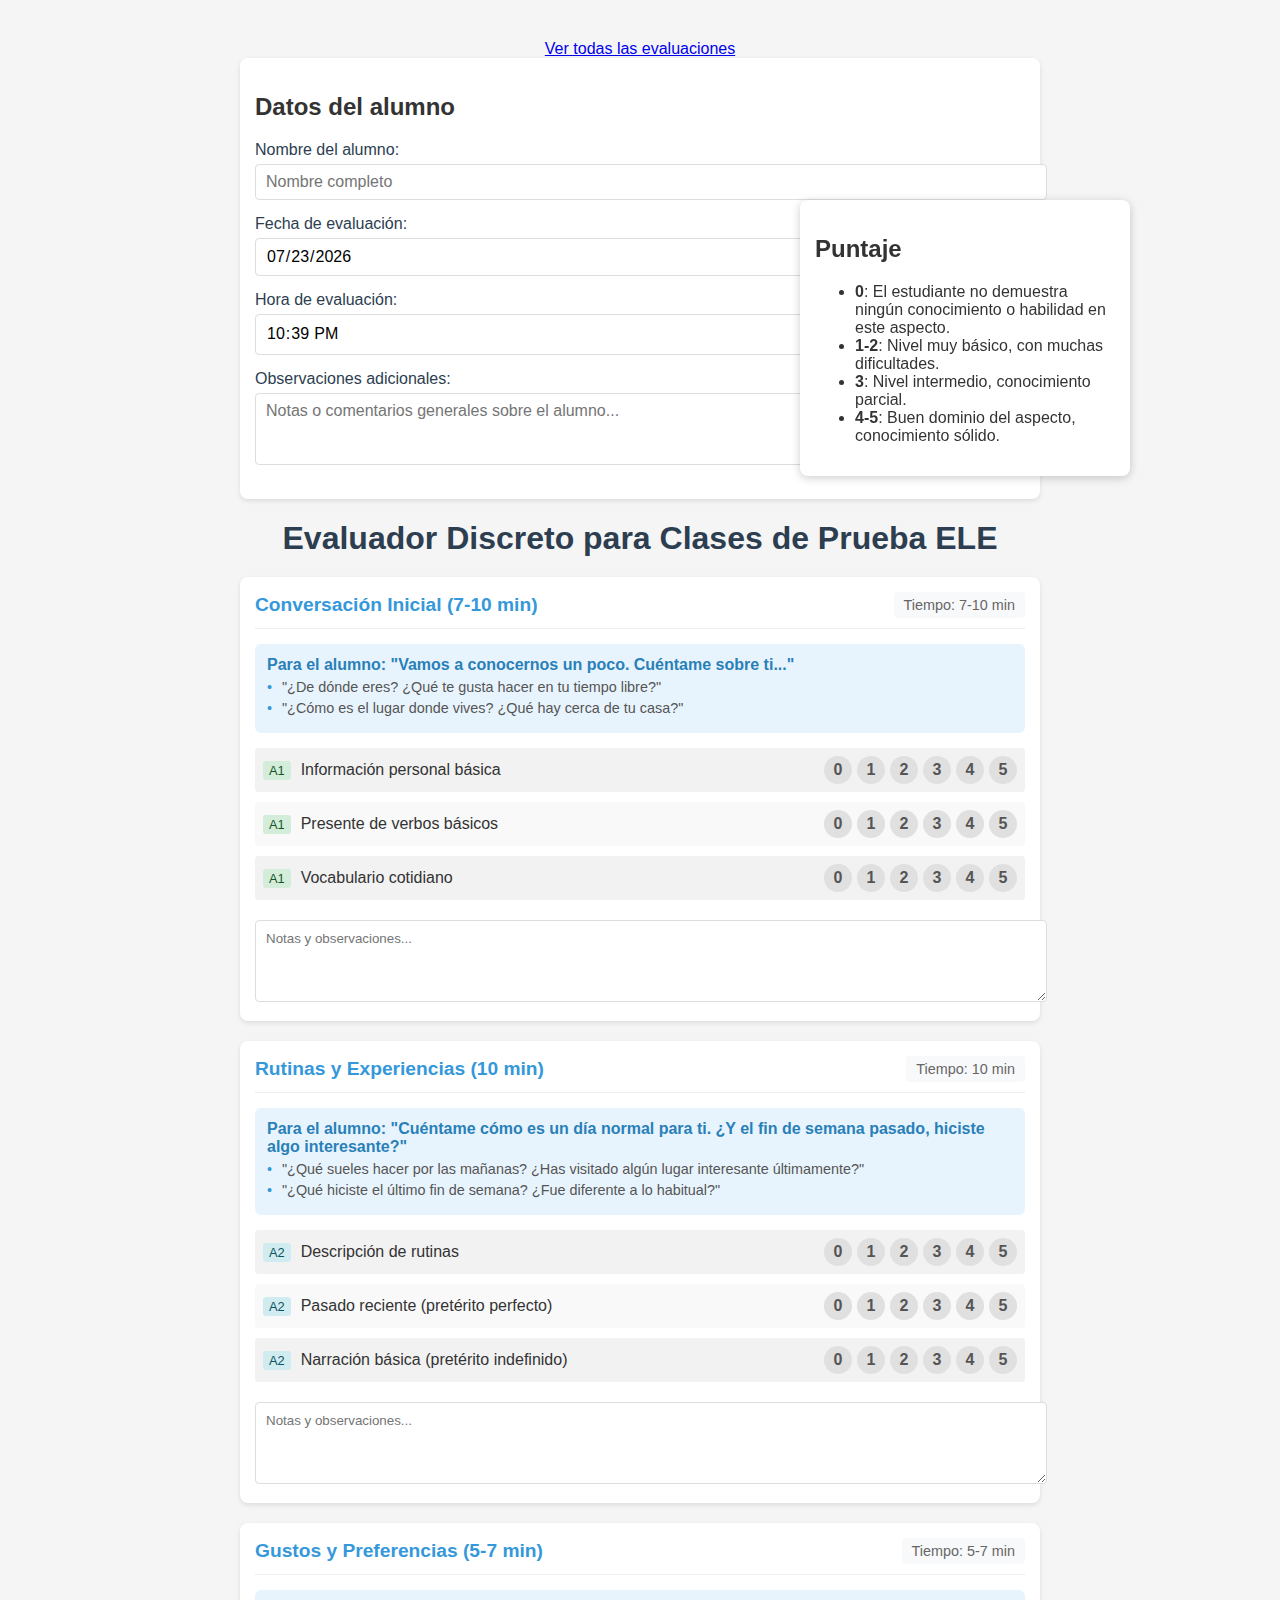
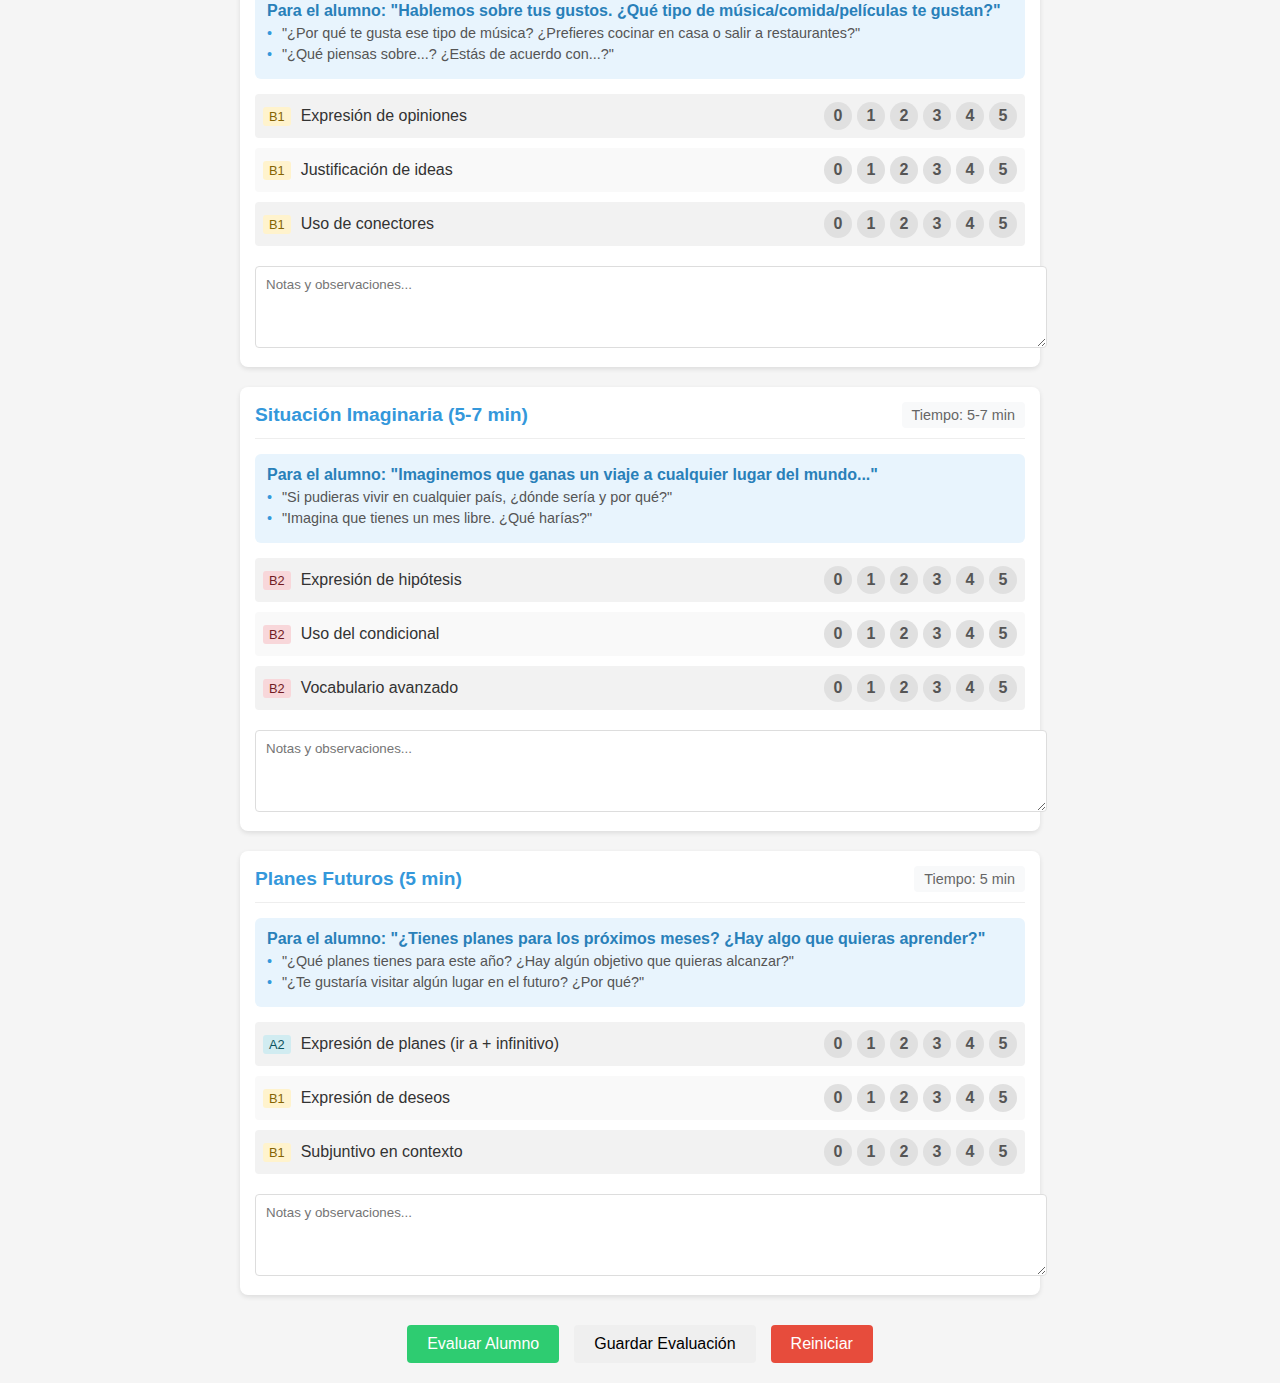
==== evaluador.html @ f5a4b110 "inicio con jsonbin" ====
<!DOCTYPE html>
<html lang="es">

<head>
    <meta charset="UTF-8">
    <meta name="viewport" content="width=device-width, initial-scale=1.0">
    <title>Evaluador Discreto ELE</title>
    <style>
        body {
            font-family: 'Segoe UI', Tahoma, Geneva, Verdana, sans-serif;
            max-width: 800px;
            margin: 0 auto;
            padding: 20px;
            background-color: #f5f5f5;
            color: #333;
        }

        h1 {
            color: #2c3e50;
            text-align: center;
            margin-bottom: 20px;
        }

        .datos-alumno {
            background-color: white;
            border-radius: 8px;
            padding: 15px;
            margin-bottom: 20px;
            box-shadow: 0 2px 5px rgba(0, 0, 0, 0.1);
        }

        .form-group {
            margin-bottom: 15px;
        }

        .form-group label {
            display: block;
            margin-bottom: 5px;
            font-weight: 500;
            color: #2c3e50;
        }

        .input-field {
            width: 100%;
            padding: 8px 10px;
            border: 1px solid #ddd;
            border-radius: 4px;
            font-family: inherit;
            font-size: 1rem;
        }

        .input-field:focus {
            border-color: #3498db;
            outline: none;
            box-shadow: 0 0 0 2px rgba(52, 152, 219, 0.2);
        }

        .conversation-section {
            background-color: white;
            border-radius: 8px;
            padding: 15px;
            margin-bottom: 20px;
            box-shadow: 0 2px 5px rgba(0, 0, 0, 0.1);
        }

        .section-header {
            display: flex;
            align-items: center;
            justify-content: space-between;
            border-bottom: 1px solid #eee;
            padding-bottom: 10px;
            margin-bottom: 15px;
        }

        .section-title {
            font-size: 1.2rem;
            font-weight: bold;
            color: #3498db;
            margin: 0;
        }

        .timer {
            background-color: #f8f9fa;
            padding: 5px 10px;
            border-radius: 4px;
            font-size: 0.9rem;
            color: #666;
        }

        .conversation-guide {
            background-color: #e8f4fd;
            padding: 12px;
            border-radius: 6px;
            margin-bottom: 15px;
        }

        .guide-title {
            font-weight: bold;
            margin-bottom: 5px;
            color: #2980b9;
        }

        .guide-examples {
            color: #555;
            font-size: 0.9rem;
        }

        .example {
            margin-bottom: 5px;
            padding-left: 15px;
            position: relative;
        }

        .example:before {
            content: "•";
            position: absolute;
            left: 0;
            color: #3498db;
        }

        .evaluation-grid {
            margin-top: 15px;
        }

        .aspect-row {
            display: flex;
            align-items: center;
            margin-bottom: 10px;
            padding: 8px;
            border-radius: 4px;
            background-color: #f9f9f9;
        }

        .aspect-row:nth-child(odd) {
            background-color: #f2f2f2;
        }

        .aspect-label {
            flex: 1;
            font-weight: 500;
        }

        .aspect-level {
            font-size: 0.8rem;
            background-color: #e0e0e0;
            color: #555;
            padding: 2px 6px;
            border-radius: 3px;
            margin-right: 10px;
        }

        .A1 {
            background-color: #d4edda;
            color: #155724;
        }

        .A2 {
            background-color: #d1ecf1;
            color: #0c5460;
        }

        .B1 {
            background-color: #fff3cd;
            color: #856404;
        }

        .B2 {
            background-color: #f8d7da;
            color: #721c24;
        }

        .rating {
            display: flex;
            gap: 5px;
        }

        .rating input[type="radio"] {
            display: none;
        }

        .rating label {
            display: inline-block;
            width: 28px;
            height: 28px;
            border-radius: 50%;
            text-align: center;
            line-height: 28px;
            cursor: pointer;
            background-color: #e0e0e0;
            font-weight: bold;
            color: #555;
            transition: all 0.2s;
        }

        .rating input[type="radio"]:checked+label {
            background-color: #3498db;
            color: white;
        }

        .notes-area {
            width: 100%;
            margin-top: 10px;
            padding: 10px;
            border: 1px solid #ddd;
            border-radius: 4px;
            resize: vertical;
            min-height: 60px;
            font-family: inherit;
        }

        .actions {
            display: flex;
            justify-content: center;
            margin-top: 30px;
            gap: 15px;
        }

        button {
            padding: 10px 20px;
            border: none;
            border-radius: 4px;
            font-size: 1rem;
            cursor: pointer;
            transition: all 0.2s;
        }

        #evaluar-btn {
            background-color: #2ecc71;
            color: white;
        }

        #evaluar-btn:hover {
            background-color: #27ae60;
        }

        #reset-btn {
            background-color: #e74c3c;
            color: white;
        }

        #reset-btn:hover {
            background-color: #c0392b;
        }

        #resultados {
            background-color: white;
            border-radius: 8px;
            padding: 20px;
            margin-top: 30px;
            box-shadow: 0 2px 5px rgba(0, 0, 0, 0.1);
            display: none;
        }

        .resultado-header {
            display: flex;
            align-items: center;
            margin-bottom: 20px;
        }

        .nivel-result {
            font-size: 2rem;
            font-weight: bold;
            color: #3498db;
            margin-right: 15px;
        }

        .nivel-description {
            flex: 1;
        }

        .resultado-seccion {
            margin-bottom: 20px;
        }

        .resultado-seccion h3 {
            color: #2c3e50;
            border-bottom: 2px solid #ecf0f1;
            padding-bottom: 5px;
        }

        .tag {
            display: inline-block;
            padding: 5px 10px;
            border-radius: 20px;
            margin-right: 5px;
            margin-bottom: 8px;
            font-size: 0.9rem;
        }

        .tag-fortaleza {
            background-color: #d5f5e3;
            color: #27ae60;
        }

        .tag-debilidad {
            background-color: #fadbd8;
            color: #c0392b;
        }

        .tiempo-estimado {
            display: flex;
            justify-content: space-between;
            background-color: #f9f9f9;
            padding: 15px;
            border-radius: 4px;
            margin-bottom: 20px;
        }

        .tiempo-item {
            text-align: center;
        }

        .tiempo-valor {
            font-size: 1.5rem;
            font-weight: bold;
            color: #3498db;
        }

        .tiempo-label {
            font-size: 0.8rem;
            color: #7f8c8d;
        }

        .recomendacion-item {
            background-color: #eaf2f8;
            padding: 10px 15px;
            border-radius: 4px;
            margin-bottom: 10px;
            border-left: 4px solid #3498db;
        }

        @media (max-width: 600px) {
            .aspect-row {
                flex-direction: column;
                align-items: flex-start;
            }

            .rating {
                margin-top: 10px;
            }

            .tiempo-estimado {
                flex-wrap: wrap;
            }

            .tiempo-item {
                width: 50%;
                margin-bottom: 10px;
            }
        }

        .print-only {
            display: none;
        }

        .datos-impresion {
            margin-bottom: 20px;
            padding: 10px 0;
            border-bottom: 1px solid #eee;
        }

        @media print {
            body {
                background-color: white;
            }

            .no-print {
                display: none;
            }

            .print-only {
                display: block;
            }

            #resultados {
                display: block !important;
                box-shadow: none;
            }
        }

        .unidad-recomendada {
            background-color: #eaf2f8;
            border-radius: 6px;
            margin-bottom: 15px;
            overflow: hidden;
        }

        .unidad-header {
            background-color: #3498db;
            color: white;
            padding: 8px 15px;
            display: flex;
            justify-content: space-between;
            align-items: center;
        }

        .unidad-numero {
            font-weight: bold;
            font-size: 1.2rem;
        }

        .unidad-titulo {
            font-weight: bold;
        }

        .unidad-contenido {
            padding: 12px 15px;
        }

        .unidad-temas {
            margin-top: 8px;
        }

        .unidad-tema {
            background-color: #d6eaf8;
            padding: 5px 10px;
            border-radius: 4px;
            margin-bottom: 5px;
            font-size: 0.9rem;
        }

        .puntaje {


            position: fixed;
            top: 200px;
           
            right: 150px;
           
            background-color: white;
            padding: 15px;
            border-radius: 8px;
            box-shadow: 0 2px 10px rgba(0, 0, 0, 0.2);
            z-index: 1000;
           
            max-width: 300px;
           
            
        }
    </style>
</head>
<header>
    <a href="lista-evaluaciones.html" style="display: block; text-align: center; margin-top: 20px;">
        Ver todas las evaluaciones
    </a>
    <div class="puntaje">
        <h2>Puntaje</h2>
        <ul>
            <li><strong>0</strong>: El estudiante no demuestra ningún conocimiento o habilidad en este aspecto.</li>
            <li><strong>1-2</strong>: Nivel muy básico, con muchas dificultades.</li>
            <li><strong>3</strong>: Nivel intermedio, conocimiento parcial.</li>
            <li><strong>4-5</strong>: Buen dominio del aspecto, conocimiento sólido.</li>
        </ul>

    </div>

</header>

<body>
    <div class="datos-alumno no-print">
        <h2>Datos del alumno</h2>
        <div class="form-group">
            <label for="nombre-alumno">Nombre del alumno:</label>
            <input type="text" id="nombre-alumno" class="input-field" placeholder="Nombre completo">
        </div>
        <div class="form-group">
            <label for="fecha-evaluacion">Fecha de evaluación:</label>
            <input type="date" id="fecha-evaluacion" class="input-field">
        </div>
        <div class="form-group">
            <label for="hora-evaluacion">Hora de evaluación:</label>
            <input type="time" id="hora-evaluacion" class="input-field">
        </div>
        <div class="form-group">
            <label for="observaciones-generales">Observaciones adicionales:</label>
            <textarea id="observaciones-generales" class="input-field" rows="3"
                placeholder="Notas o comentarios generales sobre el alumno..."></textarea>
        </div>
    </div>

    <h1>Evaluador Discreto para Clases de Prueba ELE</h1>

    <!-- CONVERSACIÓN INICIAL -->
    <div class="conversation-section">
        <div class="section-header">
            <h2 class="section-title">Conversación Inicial (7-10 min)</h2>
            <div class="timer">Tiempo: 7-10 min</div>
        </div>

        <div class="conversation-guide">
            <div class="guide-title">Para el alumno: "Vamos a conocernos un poco. Cuéntame sobre ti..."</div>
            <div class="guide-examples">
                <div class="example">"¿De dónde eres? ¿Qué te gusta hacer en tu tiempo libre?"</div>
                <div class="example">"¿Cómo es el lugar donde vives? ¿Qué hay cerca de tu casa?"</div>
            </div>
        </div>

        <div class="evaluation-grid">
            <div class="aspect-row">
                <span class="aspect-level A1">A1</span>
                <div class="aspect-label">Información personal básica</div>
                <div class="rating">
                    <input type="radio" name="info-personal" id="info-0" value="0">
                    <label for="info-0">0</label>
                    <input type="radio" name="info-personal" id="info-1" value="1">
                    <label for="info-1">1</label>
                    <input type="radio" name="info-personal" id="info-2" value="2">
                    <label for="info-2">2</label>
                    <input type="radio" name="info-personal" id="info-3" value="3">
                    <label for="info-3">3</label>
                    <input type="radio" name="info-personal" id="info-4" value="4">
                    <label for="info-4">4</label>
                    <input type="radio" name="info-personal" id="info-5" value="5">
                    <label for="info-5">5</label>
                </div>
            </div>

            <div class="aspect-row">
                <span class="aspect-level A1">A1</span>
                <div class="aspect-label">Presente de verbos básicos</div>
                <div class="rating">
                    <input type="radio" name="presente-basico" id="pres-0" value="0">
                    <label for="pres-0">0</label>
                    <input type="radio" name="presente-basico" id="pres-1" value="1">
                    <label for="pres-1">1</label>
                    <input type="radio" name="presente-basico" id="pres-2" value="2">
                    <label for="pres-2">2</label>
                    <input type="radio" name="presente-basico" id="pres-3" value="3">
                    <label for="pres-3">3</label>
                    <input type="radio" name="presente-basico" id="pres-4" value="4">
                    <label for="pres-4">4</label>
                    <input type="radio" name="presente-basico" id="pres-5" value="5">
                    <label for="pres-5">5</label>
                </div>
            </div>

            <div class="aspect-row">
                <span class="aspect-level A1">A1</span>
                <div class="aspect-label">Vocabulario cotidiano</div>
                <div class="rating">
                    <input type="radio" name="vocabulario-basico" id="vocab-0" value="0">
                    <label for="vocab-0">0</label>
                    <input type="radio" name="vocabulario-basico" id="vocab-1" value="1">
                    <label for="vocab-1">1</label>
                    <input type="radio" name="vocabulario-basico" id="vocab-2" value="2">
                    <label for="vocab-2">2</label>
                    <input type="radio" name="vocabulario-basico" id="vocab-3" value="3">
                    <label for="vocab-3">3</label>
                    <input type="radio" name="vocabulario-basico" id="vocab-4" value="4">
                    <label for="vocab-4">4</label>
                    <input type="radio" name="vocabulario-basico" id="vocab-5" value="5">
                    <label for="vocab-5">5</label>
                </div>
            </div>
        </div>

        <textarea class="notes-area" placeholder="Notas y observaciones..."></textarea>
    </div>

    <!-- ACTIVIDAD DE RUTINAS Y EXPERIENCIAS -->
    <div class="conversation-section">
        <div class="section-header">
            <h2 class="section-title">Rutinas y Experiencias (10 min)</h2>
            <div class="timer">Tiempo: 10 min</div>
        </div>

        <div class="conversation-guide">
            <div class="guide-title">Para el alumno: "Cuéntame cómo es un día normal para ti. ¿Y el fin de semana
                pasado, hiciste algo interesante?"</div>
            <div class="guide-examples">
                <div class="example">"¿Qué sueles hacer por las mañanas? ¿Has visitado algún lugar interesante
                    últimamente?"</div>
                <div class="example">"¿Qué hiciste el último fin de semana? ¿Fue diferente a lo habitual?"</div>
            </div>
        </div>

        <div class="evaluation-grid">
            <div class="aspect-row">
                <span class="aspect-level A2">A2</span>
                <div class="aspect-label">Descripción de rutinas</div>
                <div class="rating">
                    <input type="radio" name="rutinas" id="rut-0" value="0">
                    <label for="rut-0">0</label>
                    <input type="radio" name="rutinas" id="rut-1" value="1">
                    <label for="rut-1">1</label>
                    <input type="radio" name="rutinas" id="rut-2" value="2">
                    <label for="rut-2">2</label>
                    <input type="radio" name="rutinas" id="rut-3" value="3">
                    <label for="rut-3">3</label>
                    <input type="radio" name="rutinas" id="rut-4" value="4">
                    <label for="rut-4">4</label>
                    <input type="radio" name="rutinas" id="rut-5" value="5">
                    <label for="rut-5">5</label>
                </div>
            </div>

            <div class="aspect-row">
                <span class="aspect-level A2">A2</span>
                <div class="aspect-label">Pasado reciente (pretérito perfecto)</div>
                <div class="rating">
                    <input type="radio" name="pasado-reciente" id="per-0" value="0">
                    <label for="per-0">0</label>
                    <input type="radio" name="pasado-reciente" id="per-1" value="1">
                    <label for="per-1">1</label>
                    <input type="radio" name="pasado-reciente" id="per-2" value="2">
                    <label for="per-2">2</label>
                    <input type="radio" name="pasado-reciente" id="per-3" value="3">
                    <label for="per-3">3</label>
                    <input type="radio" name="pasado-reciente" id="per-4" value="4">
                    <label for="per-4">4</label>
                    <input type="radio" name="pasado-reciente" id="per-5" value="5">
                    <label for="per-5">5</label>
                </div>
            </div>

            <div class="aspect-row">
                <span class="aspect-level A2">A2</span>
                <div class="aspect-label">Narración básica (pretérito indefinido)</div>
                <div class="rating">
                    <input type="radio" name="narracion-basica" id="nar-0" value="0">
                    <label for="nar-0">0</label>
                    <input type="radio" name="narracion-basica" id="nar-1" value="1">
                    <label for="nar-1">1</label>
                    <input type="radio" name="narracion-basica" id="nar-2" value="2">
                    <label for="nar-2">2</label>
                    <input type="radio" name="narracion-basica" id="nar-3" value="3">
                    <label for="nar-3">3</label>
                    <input type="radio" name="narracion-basica" id="nar-4" value="4">
                    <label for="nar-4">4</label>
                    <input type="radio" name="narracion-basica" id="nar-5" value="5">
                    <label for="nar-5">5</label>
                </div>
            </div>
        </div>

        <textarea class="notes-area" placeholder="Notas y observaciones..."></textarea>
    </div>

    <!-- CONVERSACIÓN SOBRE GUSTOS Y PREFERENCIAS -->
    <div class="conversation-section">
        <div class="section-header">
            <h2 class="section-title">Gustos y Preferencias (5-7 min)</h2>
            <div class="timer">Tiempo: 5-7 min</div>
        </div>

        <div class="conversation-guide">
            <div class="guide-title">Para el alumno: "Hablemos sobre tus gustos. ¿Qué tipo de música/comida/películas te
                gustan?"</div>
            <div class="guide-examples">
                <div class="example">"¿Por qué te gusta ese tipo de música? ¿Prefieres cocinar en casa o salir a
                    restaurantes?"</div>
                <div class="example">"¿Qué piensas sobre...? ¿Estás de acuerdo con...?"</div>
            </div>
        </div>

        <div class="evaluation-grid">
            <div class="aspect-row">
                <span class="aspect-level B1">B1</span>
                <div class="aspect-label">Expresión de opiniones</div>
                <div class="rating">
                    <input type="radio" name="opiniones" id="op-0" value="0">
                    <label for="op-0">0</label>
                    <input type="radio" name="opiniones" id="op-1" value="1">
                    <label for="op-1">1</label>
                    <input type="radio" name="opiniones" id="op-2" value="2">
                    <label for="op-2">2</label>
                    <input type="radio" name="opiniones" id="op-3" value="3">
                    <label for="op-3">3</label>
                    <input type="radio" name="opiniones" id="op-4" value="4">
                    <label for="op-4">4</label>
                    <input type="radio" name="opiniones" id="op-5" value="5">
                    <label for="op-5">5</label>
                </div>
            </div>

            <div class="aspect-row">
                <span class="aspect-level B1">B1</span>
                <div class="aspect-label">Justificación de ideas</div>
                <div class="rating">
                    <input type="radio" name="justificacion" id="jus-0" value="0">
                    <label for="jus-0">0</label>
                    <input type="radio" name="justificacion" id="jus-1" value="1">
                    <label for="jus-1">1</label>
                    <input type="radio" name="justificacion" id="jus-2" value="2">
                    <label for="jus-2">2</label>
                    <input type="radio" name="justificacion" id="jus-3" value="3">
                    <label for="jus-3">3</label>
                    <input type="radio" name="justificacion" id="jus-4" value="4">
                    <label for="jus-4">4</label>
                    <input type="radio" name="justificacion" id="jus-5" value="5">
                    <label for="jus-5">5</label>
                </div>
            </div>

            <div class="aspect-row">
                <span class="aspect-level B1">B1</span>
                <div class="aspect-label">Uso de conectores</div>
                <div class="rating">
                    <input type="radio" name="conectores" id="con-0" value="0">
                    <label for="con-0">0</label>
                    <input type="radio" name="conectores" id="con-1" value="1">
                    <label for="con-1">1</label>
                    <input type="radio" name="conectores" id="con-2" value="2">
                    <label for="con-2">2</label>
                    <input type="radio" name="conectores" id="con-3" value="3">
                    <label for="con-3">3</label>
                    <input type="radio" name="conectores" id="con-4" value="4">
                    <label for="con-4">4</label>
                    <input type="radio" name="conectores" id="con-5" value="5">
                    <label for="con-5">5</label>
                </div>
            </div>
        </div>

        <textarea class="notes-area" placeholder="Notas y observaciones..."></textarea>
    </div>

    <!-- SITUACIÓN IMAGINARIA -->
    <div class="conversation-section">
        <div class="section-header">
            <h2 class="section-title">Situación Imaginaria (5-7 min)</h2>
            <div class="timer">Tiempo: 5-7 min</div>
        </div>

        <div class="conversation-guide">
            <div class="guide-title">Para el alumno: "Imaginemos que ganas un viaje a cualquier lugar del mundo..."
            </div>
            <div class="guide-examples">
                <div class="example">"Si pudieras vivir en cualquier país, ¿dónde sería y por qué?"</div>
                <div class="example">"Imagina que tienes un mes libre. ¿Qué harías?"</div>
            </div>
        </div>

        <div class="evaluation-grid">
            <div class="aspect-row">
                <span class="aspect-level B2">B2</span>
                <div class="aspect-label">Expresión de hipótesis</div>
                <div class="rating">
                    <input type="radio" name="hipotesis" id="hip-0" value="0">
                    <label for="hip-0">0</label>
                    <input type="radio" name="hipotesis" id="hip-1" value="1">
                    <label for="hip-1">1</label>
                    <input type="radio" name="hipotesis" id="hip-2" value="2">
                    <label for="hip-2">2</label>
                    <input type="radio" name="hipotesis" id="hip-3" value="3">
                    <label for="hip-3">3</label>
                    <input type="radio" name="hipotesis" id="hip-4" value="4">
                    <label for="hip-4">4</label>
                    <input type="radio" name="hipotesis" id="hip-5" value="5">
                    <label for="hip-5">5</label>
                </div>
            </div>

            <div class="aspect-row">
                <span class="aspect-level B2">B2</span>
                <div class="aspect-label">Uso del condicional</div>
                <div class="rating">
                    <input type="radio" name="condicional" id="cond-0" value="0">
                    <label for="cond-0">0</label>
                    <input type="radio" name="condicional" id="cond-1" value="1">
                    <label for="cond-1">1</label>
                    <input type="radio" name="condicional" id="cond-2" value="2">
                    <label for="cond-2">2</label>
                    <input type="radio" name="condicional" id="cond-3" value="3">
                    <label for="cond-3">3</label>
                    <input type="radio" name="condicional" id="cond-4" value="4">
                    <label for="cond-4">4</label>
                    <input type="radio" name="condicional" id="cond-5" value="5">
                    <label for="cond-5">5</label>
                </div>
            </div>

            <div class="aspect-row">
                <span class="aspect-level B2">B2</span>
                <div class="aspect-label">Vocabulario avanzado</div>
                <div class="rating">
                    <input type="radio" name="vocabulario-avanzado" id="vocab-av-0" value="0">
                    <label for="vocab-av-0">0</label>
                    <input type="radio" name="vocabulario-avanzado" id="vocab-av-1" value="1">
                    <label for="vocab-av-1">1</label>
                    <input type="radio" name="vocabulario-avanzado" id="vocab-av-2" value="2">
                    <label for="vocab-av-2">2</label>
                    <input type="radio" name="vocabulario-avanzado" id="vocab-av-3" value="3">
                    <label for="vocab-av-3">3</label>
                    <input type="radio" name="vocabulario-avanzado" id="vocab-av-4" value="4">
                    <label for="vocab-av-4">4</label>
                    <input type="radio" name="vocabulario-avanzado" id="vocab-av-5" value="5">
                    <label for="vocab-av-5">5</label>
                </div>
            </div>
        </div>

        <textarea class="notes-area" placeholder="Notas y observaciones..."></textarea>
    </div>

    <!-- PLANES FUTUROS -->
    <div class="conversation-section">
        <div class="section-header">
            <h2 class="section-title">Planes Futuros (5 min)</h2>
            <div class="timer">Tiempo: 5 min</div>
        </div>

        <div class="conversation-guide">
            <div class="guide-title">Para el alumno: "¿Tienes planes para los próximos meses? ¿Hay algo que quieras
                aprender?"</div>
            <div class="guide-examples">
                <div class="example">"¿Qué planes tienes para este año? ¿Hay algún objetivo que quieras alcanzar?"</div>
                <div class="example">"¿Te gustaría visitar algún lugar en el futuro? ¿Por qué?"</div>
            </div>
        </div>

        <div class="evaluation-grid">
            <div class="aspect-row">
                <span class="aspect-level A2">A2</span>
                <div class="aspect-label">Expresión de planes (ir a + infinitivo)</div>
                <div class="rating">
                    <input type="radio" name="planes" id="plan-0" value="0">
                    <label for="plan-0">0</label>
                    <input type="radio" name="planes" id="plan-1" value="1">
                    <label for="plan-1">1</label>
                    <input type="radio" name="planes" id="plan-2" value="2">
                    <label for="plan-2">2</label>
                    <input type="radio" name="planes" id="plan-3" value="3">
                    <label for="plan-3">3</label>
                    <input type="radio" name="planes" id="plan-4" value="4">
                    <label for="plan-4">4</label>
                    <input type="radio" name="planes" id="plan-5" value="5">
                    <label for="plan-5">5</label>
                </div>
            </div>

            <div class="aspect-row">
                <span class="aspect-level B1">B1</span>
                <div class="aspect-label">Expresión de deseos</div>
                <div class="rating">
                    <input type="radio" name="deseos" id="des-0" value="0">
                    <label for="des-0">0</label>
                    <input type="radio" name="deseos" id="des-1" value="1">
                    <label for="des-1">1</label>
                    <input type="radio" name="deseos" id="des-2" value="2">
                    <label for="des-2">2</label>
                    <input type="radio" name="deseos" id="des-3" value="3">
                    <label for="des-3">3</label>
                    <input type="radio" name="deseos" id="des-4" value="4">
                    <label for="des-4">4</label>
                    <input type="radio" name="deseos" id="des-5" value="5">
                    <label for="des-5">5</label>
                </div>
            </div>

            <div class="aspect-row">
                <span class="aspect-level B1">B1</span>
                <div class="aspect-label">Subjuntivo en contexto</div>
                <div class="rating">
                    <input type="radio" name="subjuntivo" id="sub-0" value="0">
                    <label for="sub-0">0</label>
                    <input type="radio" name="subjuntivo" id="sub-1" value="1">
                    <label for="sub-1">1</label>
                    <input type="radio" name="subjuntivo" id="sub-2" value="2">
                    <label for="sub-2">2</label>
                    <input type="radio" name="subjuntivo" id="sub-3" value="3">
                    <label for="sub-3">3</label>
                    <input type="radio" name="subjuntivo" id="sub-4" value="4">
                    <label for="sub-4">4</label>
                    <input type="radio" name="subjuntivo" id="sub-5" value="5">
                    <label for="sub-5">5</label>
                </div>
            </div>
        </div>

        <textarea class="notes-area" placeholder="Notas y observaciones..."></textarea>
    </div>

    <div class="actions no-print">
        <button id="evaluar-btn">Evaluar Alumno</button>
        <button id="guardar-btn">Guardar Evaluación</button>
        <button id="reset-btn">Reiniciar</button>
    </div>

    <div id="resultados">
        <div class="print-only">
            <h1>Informe de Evaluación ELE</h1>
            <div class="datos-impresion">
                <p><strong>Alumno:</strong> <span id="nombre-alumno-impresion"></span></p>
                <p><strong>Fecha:</strong> <span id="fecha-impresion"></span></p>
                <p><strong>Hora:</strong> <span id="hora-impresion"></span></p>
            </div>
        </div>

        <div class="resultado-header">
            <div class="nivel-result" id="nivel-principal"></div>
            <div class="nivel-description">
                <h2>Nivel determinado</h2>
                <p id="nivel-descripcion"></p>
            </div>
        </div>

        <div class="resultado-seccion">
            <h3>Fortalezas</h3>
            <div id="fortalezas-container"></div>
        </div>

        <div class="resultado-seccion">
            <h3>Aspectos a mejorar</h3>
            <div id="debilidades-container"></div>
        </div>

        <div class="resultado-seccion">
            <h3>Tiempo estimado de formación</h3>
            <div id="nivel-tiempo-container" style="margin-bottom: 10px; font-weight: bold; color: #3498db;"></div>
            <div class="tiempo-estimado">
                <div class="tiempo-item">
                    <div class="tiempo-valor" id="temas-valor"></div>
                    <div class="tiempo-label">Temas</div>
                </div>
                <div class="tiempo-item">
                    <div class="tiempo-valor" id="sesiones-valor"></div>
                    <div class="tiempo-label">Sesiones</div>
                </div>
                <div class="tiempo-item">
                    <div class="tiempo-valor" id="semanas-valor"></div>
                    <div class="tiempo-label">Semanas</div>
                </div>
                <div class="tiempo-item">
                    <div class="tiempo-valor" id="meses-valor"></div>
                    <div class="tiempo-label">Meses</div>
                </div>
            </div>
        </div>

        <div class="resultado-seccion">
            <h3>Unidades recomendadas (Aula Internacional)</h3>
            <div id="unidades-recomendadas-container"></div>
        </div>

        <div class="resultado-seccion">
            <h3>Recomendaciones personalizadas</h3>
            <div id="recomendaciones-container"></div>
        </div>

        <div class="actions no-print" style="margin-top: 30px;">
            <button onclick="window.print()">Imprimir Informe</button>
        </div>
    </div>

    <script src="./js/script-evaluador.js" defer></script>
</body>

</html>
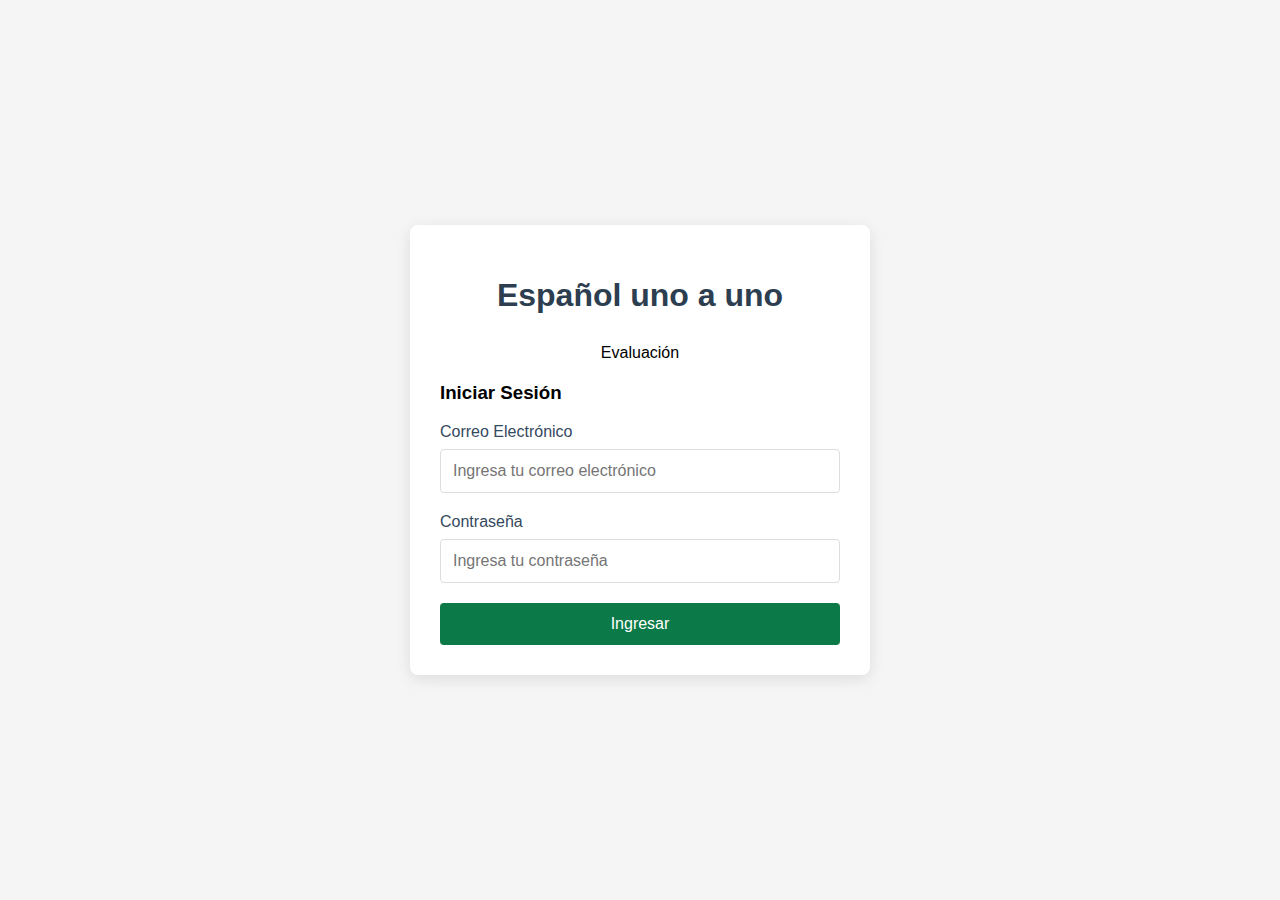
==== commit 07366bda: "login funcionando" ====
--- a/evaluador.html
+++ b/evaluador.html
@@ -4,7 +4,16 @@
 <head>
     <meta charset="UTF-8">
     <meta name="viewport" content="width=device-width, initial-scale=1.0">
+    <link rel="shortcut icon" href="/img/favicon.svg" type="image/x-icon">
     <title>Evaluador Discreto ELE</title>
+    <script>
+        // Verificar si el usuario está autenticado
+        window.addEventListener('load', function() {
+            if (sessionStorage.getItem('isLoggedIn') !== 'true') {
+                window.location.href = 'index.html';
+            }
+        });
+    </script>
     <style>
         body {
             font-family: 'Segoe UI', Tahoma, Geneva, Verdana, sans-serif;
@@ -440,6 +449,22 @@
     </style>
 </head>
 <header>
+    <div style="text-align: right; padding: 10px; background-color: #f8f9fa; margin-bottom: 20px;">
+        <span id="user-email" style="margin-right: 15px; color: #666;"></span>
+        <button id="logout-btn" style="background-color: #f1f1f1; border: 1px solid #ddd; padding: 5px 10px; cursor: pointer; border-radius: 4px;">Cerrar Sesión</button>
+    </div>
+    
+    <script>
+        // Mostrar el correo del usuario
+        document.getElementById('user-email').textContent = sessionStorage.getItem('userEmail');
+        
+        // Funcionalidad del botón cerrar sesión
+        document.getElementById('logout-btn').addEventListener('click', function() {
+            sessionStorage.removeItem('isLoggedIn');
+            sessionStorage.removeItem('userEmail');
+            window.location.href = 'index.html';
+        });
+    </script>
     <a href="lista-evaluaciones.html" style="display: block; text-align: center; margin-top: 20px;">
         Ver todas las evaluaciones
     </a>
